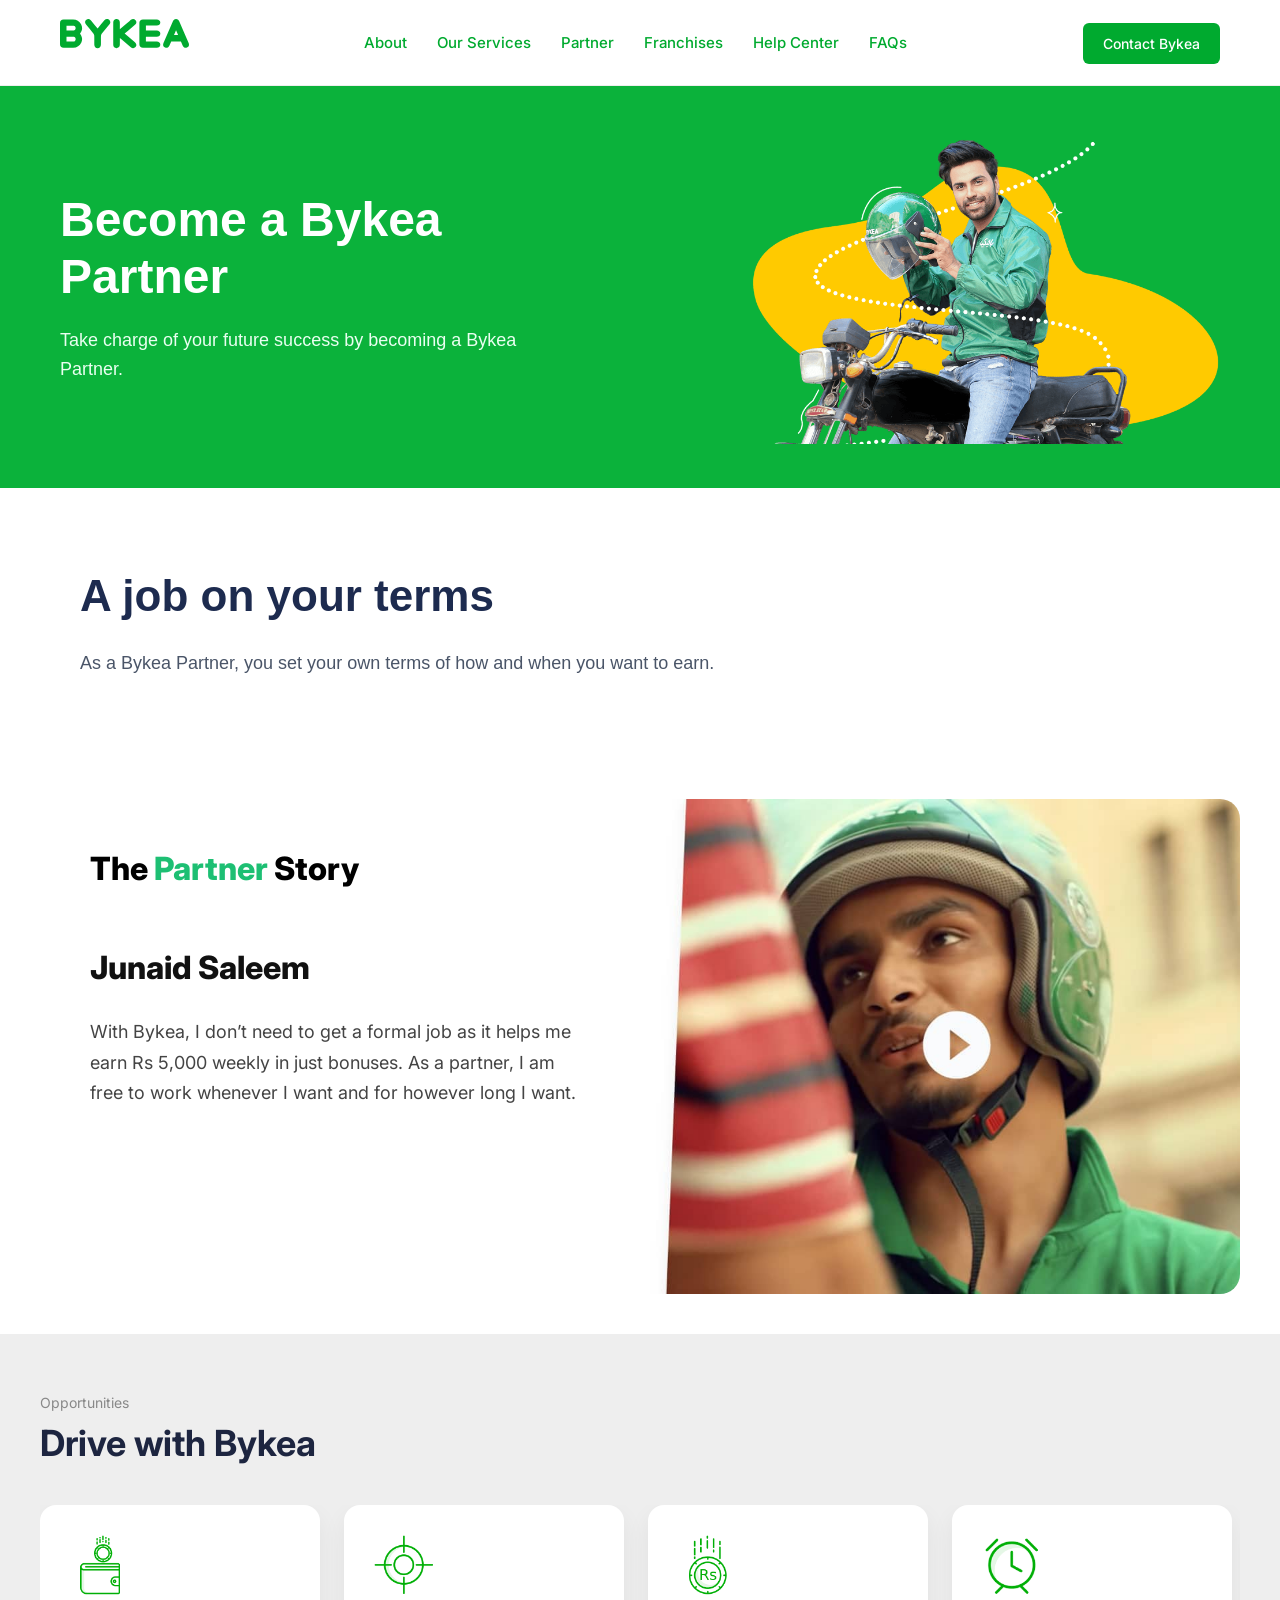
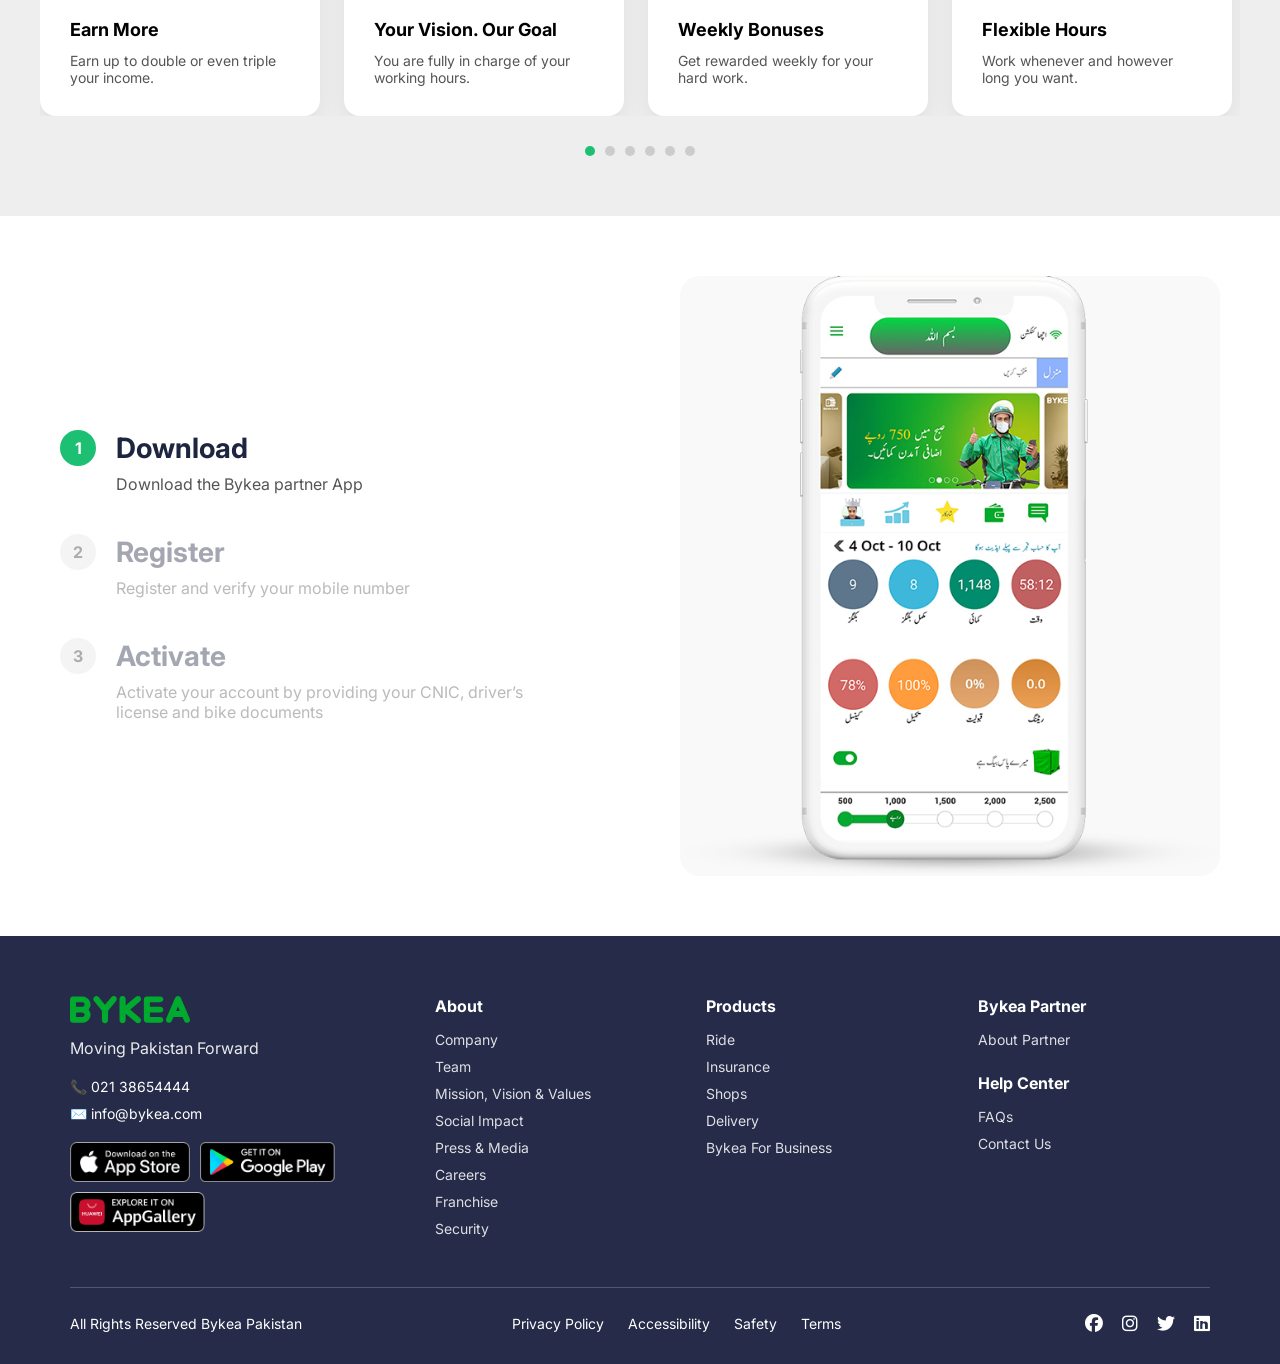
==== partner.html @ 3f656ba9 "Assignment Completed" ====
<!DOCTYPE html>
<html lang="en">
<head>
<meta charset="UTF-8">
<meta name="viewport" content="width=device-width, initial-scale=1.0">
<title>Bykea | Partner</title>

<!-- Google Font -->
<link href="https://fonts.googleapis.com/css2?family=Inter:wght@400;500;600&display=swap" rel="stylesheet">
<link href="https://fonts.googleapis.com/css2?family=Poppins:wght@400;500;600&display=swap" rel="stylesheet">
<!-- Font Awesome -->
<link rel="stylesheet" href="https://cdnjs.cloudflare.com/ajax/libs/font-awesome/6.5.0/css/all.min.css">
<link rel="icon" type="image/svg+xml" href="./assets/cropped-fav-icon-1-32x32.png">

<style>
/* RESET */
* {
  margin: 0;
  padding: 0;
  box-sizing: border-box;
  font-family: 'Inter', sans-serif;
}

body {
  background-color: #ffffff;
  width: 100%;
  overflow-x: hidden;
}

/* NAVBAR */
.navbar {
  width: 100%;
  position: sticky;
  top: 0;
  background: #fff;
  border-bottom: 1px solid #eee;
  z-index: 1000;
}

.nav-container {
  max-width: 1200px;
  margin: auto;
  padding: 18px 20px;
  display: flex;
  align-items: center;
  justify-content: space-between;
}

/* Logo */
.logo a img {
  height: 30px;
}

/* Navigation Menu */
.nav-menu ul {
  list-style: none;
  display: flex;
  gap: 30px;
  margin: 0;
  padding: 0;
}

.nav-menu ul li {
  font-size: 15px;
  font-weight: 500;
}

/* Link Styling */
.nav-menu ul li a {
  text-decoration: none;
  color: #00aa2f;
  transition: opacity 0.3s, color 0.3s;
}

.nav-menu ul li a:hover {
  opacity: 0.7;
  color: #008d45;
}

/* Contact Button */
.nav-btn a {
  background: #00aa2f;
  color: #fff;
  padding: 12px 20px;
  border-radius: 6px;
  font-size: 14px;
  text-decoration: none;
  font-weight: 500;
  transition: background 0.3s;
}

.nav-btn a:hover {
  background: #008d45;
}

/* Mobile Menu Icon */
.menu-toggle {
  display: none;
  font-size: 24px;
  cursor: pointer;
  color: #00aa2f;
}

/* *****************************
   Responsive Navbar (tablet/mobile)
   ***************************** */
@media (max-width: 992px) {
  .nav-menu {
    position: absolute;
    top: 70px;
    left: 0;
    width: 100%;
    background: #fff;
    display: none;
    padding: 20px 0;
    border-top: 1px solid #eee;
    text-align: center;
    z-index: 999;
  }

  .nav-menu.active {
    display: block;
  }

  .nav-menu ul {
    flex-direction: column;
    gap: 20px;
  }

  .nav-menu ul li a {
    display: block;
    padding: 10px 0;
  }

  .nav-btn {
    display: none;
  }

  .menu-toggle {
    display: block;
  }
}





/* Bykea Hero Section */
.bykea-section {
  background-color: #0bb23b;
  padding: 40px 60px;
}

.bykea-container {
  max-width: 1200px;
  margin: auto;
  display: flex;
  align-items: center;
  justify-content: space-between;
  gap: 50px;
  flex-wrap: wrap;
}

.bykea-content {
  flex: 1;
  min-width: 280px;
}

.bykea-content h1 {
  font-size: 48px;
  line-height: 1.2;
  color: #ffffff;
  margin-bottom: 20px;
  font-family: Arial, Helvetica, sans-serif;
  font-weight: 700;
}

.bykea-content p {
  font-size: 18px;
  line-height: 1.6;
  color: #eafff1;
  max-width: 520px;
  font-family: Arial, Helvetica, sans-serif;
}

.bykea-image {
  flex: 1;
  min-width: 280px;
  text-align: right;
}

.bykea-image img {
  max-width: 100%;
  height: auto;
}

/* Bykea Info Section */
.bykea-info-section {
  background-color: #ffffff;
  padding: 80px 80px;
}

.bykea-info-container {
  max-width: 900px;
}

.bykea-info-heading {
  font-size: 44px;
  line-height: 1.25;
  color: #1d2b4f;
  font-family: Arial, Helvetica, sans-serif;
  font-weight: 700;
  margin-bottom: 25px;
}

.bykea-info-text {
  font-size: 18px;
  line-height: 1.7;
  color: #4a5568;
  font-family: Arial, Helvetica, sans-serif;
  max-width: 760px;
}

/* Partner Section */
.partner-section {
  padding: 40px 20px;
}

.partner-container {
  max-width: 1200px;
  margin: auto;
  background: #ffffff;
  border-radius: 20px;
  overflow: hidden;
  display: flex;
  flex-wrap: wrap;
}

.partner-content {
  flex: 1 1 50%;
  padding: 50px;
}

.subtitle {
  font-size: 32px;
  font-weight: 800;
  color: black;
  margin-bottom: 60px;
}

.subtitle span {
  color: #1dbf73;
}

.name {
  font-size: 32px;
  font-weight: 800;
  margin-bottom: 30px;
  color: #111;
}

.description {
  font-size: 18px;
  line-height: 1.7;
  color: #444;
}

.partner-image {
  flex: 1 1 50%;
  position: relative;
  min-height: 300px;
}

.partner-image img {
  width: 100%;
  height: 100%;
  object-fit: cover;
  display: block;
}

/* Opportunities / Slider Section */
.opportunity {
  padding: 60px 20px;
}

/* =========================
   BYKEA STEPS FIXED SECTION
========================== */
.bykea-steps-container {
  max-width: 1200px;
  margin: auto;
  display: flex;
  align-items: center;
  gap: 80px;
  padding: 60px 20px;
  flex-wrap: wrap;
}

/* LEFT: Steps */
.steps-left {
  flex: 1;
  display: flex;
  flex-direction: column;
  gap: 40px;
}

.step {
  cursor: pointer;
  opacity: 0.4;
  transition: opacity 0.3s ease;
}

.step.active {
  opacity: 1;
}

.step-head {
  display: flex;
  align-items: center;
  gap: 20px;
}

.circle {
  width: 36px;
  height: 36px;
  border-radius: 50%;
  background: #e6e6e6;
  color: #333;
  display: flex;
  align-items: center;
  justify-content: center;
  font-weight: bold;
  flex-shrink: 0;
  transition: background 0.3s ease, color 0.3s ease;
}

.step.active .circle {
  background: #1dbf73;
  color: #fff;
}

.step h3 {
  font-size: 28px;
  color: #1d2540;
}

.step p {
  margin-left: 56px;
  margin-top: 8px;
  font-size: 16px;
  color: #555;
  max-width: 420px;
}

/* RIGHT: Image */
.steps-right {
  flex: 1;
  display: flex;
  justify-content: center;
  align-items: center;
  width: 340px;
  height: 600px;
  overflow: hidden;
  background: #f9f9f9;
  position: relative;
  border-radius: 20px;
}

.steps-right img {
  position: absolute;
  top: 50%;
  left: 50%;
  width: 100%;
  height: 100%;
  object-fit: contain;
  transform: translate(-50%, -50%);
  transition: opacity 0.3s ease;
}

/* RESPONSIVE */
@media (max-width: 992px) {
  .bykea-steps-container {
    gap: 50px;
  }

  .step h3 {
    font-size: 24px;
  }

  .step p {
    margin-left: 50px;
    font-size: 15px;
  }
}

@media (max-width: 768px) {
  .bykea-steps-container {
    flex-direction: column;
    align-items: center;
    gap: 40px;
  }

  .steps-left {
    margin-top: 0;
    align-items: center;
  }

  .step p {
    margin-left: 0;
    text-align: center;
    max-width: 300px;
  }

  .steps-right {
    width: 80%;
    height: auto;
  }

  .steps-right img {
    position: relative;
    top: auto;
    left: auto;
    transform: none;
    width: 100%;
    height: auto;
  }
}

@media (max-width: 480px) {
  .step h3 {
    font-size: 20px;
  }

  .step p {
    font-size: 14px;
  }
}

/* SECTION */
.opportunity {
  padding: 60px 20px;
  background-color: #eee;
}

.container {
  max-width: 1200px;
  margin: auto;
}

.small-title {
  color: #888;
  font-size: 14px;
}

.main-title {
  font-size: 36px;
  margin: 10px 0 40px;
  color: #1d2540;
}

/* SLIDER */
.slider-wrapper {
  position: relative;
}

.slider-container {
  overflow: hidden;
}

.slider {
  display: flex;
  gap: 24px;
  transition: transform 0.6s ease;
}

/* CARD */
.card {
  min-width: 280px;
  background: #fff;
  border-radius: 16px;
  padding: 30px;
  box-shadow: 0 10px 25px rgba(0,0,0,0.06);
}

.card img {
  width: 60px;
  margin-bottom: 20px;
}

.card h3 {
  font-size: 18px;
  margin-bottom: 12px;
}

.card p {
  font-size: 14px;
  color: #555;
}

/* NAV */
.nav {
  position: absolute;
  top: 45%;
  transform: translateY(-50%);
  background: #1dbf73;
  color: white;
  border: none;
  width: 42px;
  height: 42px;
  border-radius: 50%;
  font-size: 22px;
  cursor: pointer;
  z-index: 5;
}

.prev { left: -10px; }
.next { right: -10px; }

/* DOTS */
.dots {
  display: flex;
  justify-content: center;
  gap: 10px;
  margin-top: 30px;
}

.dot {
  width: 10px;
  height: 10px;
  background: #ccc;
  border-radius: 50%;
  cursor: pointer;
}

.dot.active {
  background: #1dbf73;
}

/* RESPONSIVE */
@media (max-width: 768px) {
  .card {
    min-width: 85%;
  }
}




    .footer {
  background: #252b48;
  color: #ffffff;
  padding: 60px 70px 30px;
}

.footer-top {
  display: grid;
  grid-template-columns: 1.4fr 1fr 1fr 1fr;
  gap: 40px;
  border-bottom: 1px solid rgba(255,255,255,0.2);
  padding-bottom: 40px;
}

.logo {
  font-size: 32px;
  font-weight: 800;
  margin-bottom: 10px;
}

.tagline {
  margin-bottom: 20px;
  opacity: 0.9;
}

.contact {
  margin-bottom: 10px;
  font-size: 14px;
}

.app-buttons {
  display: flex;
  gap: 10px;
  margin-top: 20px;
  flex-wrap: wrap; /* ✅ IMPORTANT */
}


.app-buttons img {
  height: 40px;
  max-width: 100%;
  object-fit: contain;
}


.footer-col h4 {
  font-size: 16px;
  margin-bottom: 15px;
}

.footer-col ul {
  list-style: none;
}

.footer-col ul li {
  font-size: 14px;
  margin-bottom: 10px;
  opacity: 0.85;
  cursor: pointer;
}

.footer-col ul li:hover {
  opacity: 1;
}

.mt {
  margin-top: 25px;
}

.footer-bottom {
  display: flex;
  justify-content: space-between;
  align-items: center;
  padding-top: 25px;
  font-size: 14px;
  flex-wrap: wrap;
  gap: 20px;
}

.footer-links span {
  margin-right: 20px;
  cursor: pointer;
}

.social span {
  margin-left: 15px;
  cursor: pointer;
  font-size: 18px;
}

/* Responsive */
@media (max-width: 900px) {
  .footer-top {
    grid-template-columns: 1fr 1fr;
  }
}

@media (max-width: 600px) {
  .footer-top {
    grid-template-columns: 1fr;
  }

  .footer {
    padding: 40px 30px;
  }
}

</style>
</head>
<body>

<!-- NAVBAR -->
<header class="navbar">
  <div class="nav-container">

    <!-- Logo -->
    <div class="logo">
      <a href="index.html">
        <img src="./assets/Bykea_logo.svg" alt="Bykea Logo">
      </a>
    </div>

    <!-- Navigation Menu -->
    <nav class="nav-menu">
      <ul>
        <li><a href="./about.html">About</a></li>
        <li><a href="./services.html">Our Services</a></li>
        <li><a href="partner.html">Partner</a></li>
        <li><a href="./franchise.html">Franchises</a></li>
        <li><a href="./contact.html">Help Center</a></li>
        <li><a href="./faq.html">FAQs</a></li>
      </ul>
    </nav>

    <!-- Contact Button -->
    <div class="nav-btn">
      <a href="./contact.html">Contact Bykea</a>
    </div>

    <!-- Mobile Menu Toggle -->
    <div class="menu-toggle" onclick="toggleMenu()">☰</div>

  </div>
</header>

<!-- Hero Section -->
<section class="bykea-section">
  <div class="bykea-container">
    <div class="bykea-content">
      <h1>Become a Bykea Partner</h1>
      <p>Take charge of your future success by becoming a Bykea Partner.</p>
    </div>
    <div class="bykea-image">
      <img src="./assets/partner-img1.png" alt="Bykea Services">
    </div>
  </div>
</section>

<!-- Info Section -->
<section class="bykea-info-section">
  <div class="bykea-info-container">
    <h2 class="bykea-info-heading">A job on your terms</h2>
    <p class="bykea-info-text">As a Bykea Partner, you set your own terms of how and when you want to earn.</p>
  </div>
</section>

<!-- Partner Section -->
<section class="partner-section">
  <div class="partner-container">
    <div class="partner-content">
      <h5 class="subtitle">The <span>Partner</span> Story</h5>
      <h2 class="name">Junaid Saleem</h2>
      <p class="description">With Bykea, I don’t need to get a formal job as it helps me earn Rs 5,000 weekly in just bonuses. As a partner, I am free to work whenever I want and for however long I want.</p>
    </div>
    <div class="partner-image">
      <img src="./assets/partner-img2.png" alt="Partner Story Image">
    </div>
  </div>
</section>

<section class="opportunity">
  <div class="container">

    <p class="small-title">Opportunities</p>
    <h2 class="main-title">Drive with Bykea</h2>

    <div class="slider-wrapper">

    

      <div class="slider-container">
        <div class="slider" id="slider">

          <div class="card">
            <img src="./assets/partner-img3.png">
            <h3>Earn More</h3>
            <p>Earn up to double or even triple your income.</p>
          </div>

          <div class="card">
            <img src="./assets/partner-img4.png">
            <h3>Your Vision. Our Goal</h3>
            <p>You are fully in charge of your working hours.</p>
          </div>

          <div class="card">
            <img src="./assets/partner-img5.png">
            <h3>Weekly Bonuses</h3>
            <p>Get rewarded weekly for your hard work.</p>
          </div>

          <div class="card">
            <img src="./assets/partner-img6.png">
            <h3>Flexible Hours</h3>
            <p>Work whenever and however long you want.</p>
          </div>



          <div class="card">
            <img src="./assets/partner-img3.png">
            <h3>Earn More</h3>
            <p>Earn up to double or even triple your income.</p>
          </div>

          <div class="card">
            <img src="./assets/partner-img4.png">
            <h3>Your Vision. Our Goal</h3>
            <p>You are fully in charge of your working hours.</p>
          </div>


        </div>
      </div>

      
    </div>

    <!-- DOTS -->
    <div class="dots" id="dots"></div>

  </div>
</section>


<!-- Bykea Steps Section (Fixed) -->
<section class="bykea-steps">
  <div class="bykea-steps-container">

    <!-- LEFT SIDE: Steps -->
    <div class="steps-left">
      <div class="step active" data-img="assets/partner-download-img.png">
        <div class="step-head">
          <span class="circle">1</span>
          <h3>Download</h3>
        </div>
        <p>Download the Bykea partner App</p>
      </div>

      <div class="step" data-img="assets/partner-register-img.png">
        <div class="step-head">
          <span class="circle">2</span>
          <h3>Register</h3>
        </div>
        <p>Register and verify your mobile number</p>
      </div>

      <div class="step" data-img="assets/partner-activate-img.png">
        <div class="step-head">
          <span class="circle">3</span>
          <h3>Activate</h3>
        </div>
        <p>Activate your account by providing your CNIC, driver’s license and bike documents</p>
      </div>
    </div>

    <!-- RIGHT SIDE: Image -->
    <div class="steps-right">
      <img id="phoneImage" src="assets/partner-download-img.png" alt="Bykea App">
    </div>

  </div>
</section>





      <footer class="footer">
  <div class="footer-top">

    <!-- Brand Column -->
    <div class="footer-col brand">
      <img src="./assets/Bykea_logo.svg" alt="Bykea" class="logo">
      <p class="tagline">Moving Pakistan Forward</p>

      <p class="contact">📞 021 38654444</p>
      <p class="contact">✉️ info@bykea.com</p>

      <div class="app-buttons">
        <img src="./assets/icon1.png" alt="App Store">
        <img src="./assets/icon2.png" alt="Google Play">
        <img src="./assets/icon3.png" alt="App Gallery">
      </div>
    </div>

    <!-- About -->
    <div class="footer-col">
      <h4>About</h4>
      <ul>
        <li>Company</li>
        <li>Team</li>
        <li>Mission, Vision & Values</li>
        <li>Social Impact</li>
        <li>Press & Media</li>
        <li>Careers</li>
        <li>Franchise</li>
        <li>Security</li>
      </ul>
    </div>

    <!-- Products -->
    <div class="footer-col">
      <h4>Products</h4>
      <ul>
        <li>Ride</li>
        <li>Insurance</li>
        <li>Shops</li>
        <li>Delivery</li>
        <li>Bykea For Business</li>
      </ul>
    </div>

    <!-- Partner & Help -->
    <div class="footer-col">
      <h4>Bykea Partner</h4>
      <ul>
        <li>About Partner</li>
      </ul>

      <h4 class="mt">Help Center</h4>
      <ul>
        <li>FAQs</li>
        <li>Contact Us</li>
      </ul>
    </div>

  </div>

  <!-- Bottom Bar -->
  <div class="footer-bottom">
    <p>All Rights Reserved Bykea Pakistan</p>

    <div class="footer-links">
      <span>Privacy Policy</span>
      <span>Accessibility</span>
      <span>Safety</span>
      <span>Terms</span>
    </div>

    <div class="social">
      <span><i class="fa-brands fa-facebook"></i></span>
      <span><i class="fa-brands fa-instagram"></i></span>
      <span><i class="fa-brands fa-twitter"></i></span>
      <span><i class="fa-brands fa-linkedin"></i></span>
    </div>
  </div>
</footer>

<script>
/* TOGGLE MOBILE MENU */
function toggleMenu() {
  document.querySelector(".nav-menu").classList.toggle("active");
}

/* BYKEA STEPS JS */
document.addEventListener("DOMContentLoaded", () => {
  const steps = document.querySelectorAll(".step");
  const image = document.getElementById("phoneImage");

  steps.forEach(step => {
    step.addEventListener("click", () => {
      // Remove active class from all
      steps.forEach(s => s.classList.remove("active"));
      // Add active to clicked
      step.classList.add("active");

      // Change image with fade
      image.style.opacity = 0;
      setTimeout(() => {
        image.src = step.dataset.img;
        image.style.opacity = 1;
      }, 150);
    });
  });
});


const slider = document.getElementById("slider");
const cards = document.querySelectorAll(".card");
const dotsContainer = document.getElementById("dots");
const prevBtn = document.getElementById("prev");
const nextBtn = document.getElementById("next");

let index = 0;
const cardWidth = cards[0].offsetWidth + 24; // width + gap
const autoSlideTime = 4000;

// Create dots
cards.forEach((_, i) => {
  const dot = document.createElement("div");
  dot.classList.add("dot");
  if (i === 0) dot.classList.add("active");
  dot.addEventListener("click", () => moveToSlide(i));
  dotsContainer.appendChild(dot);
});
const dots = document.querySelectorAll(".dot");

function updateSlider() {
  slider.style.transform = `translateX(-${index * cardWidth}px)`;
  dots.forEach(dot => dot.classList.remove("active"));
  if(dots[index]) dots[index].classList.add("active");
}

function moveToSlide(i) {
  index = i;
  updateSlider();
  resetAutoSlide();
}

function nextSlide() {
  index++;
  if (index >= cards.length) index = 0;
  updateSlider();
}

function prevSlide() {
  index--;
  if (index < 0) index = cards.length - 1;
  updateSlider();
}

// Auto slide
let autoSlide = setInterval(nextSlide, autoSlideTime);
function resetAutoSlide() {
  clearInterval(autoSlide);
  autoSlide = setInterval(nextSlide, autoSlideTime);
}

nextBtn.addEventListener("click", () => { nextSlide(); resetAutoSlide(); });
prevBtn.addEventListener("click", () => { prevSlide(); resetAutoSlide(); });
</script>

</body>
</html>
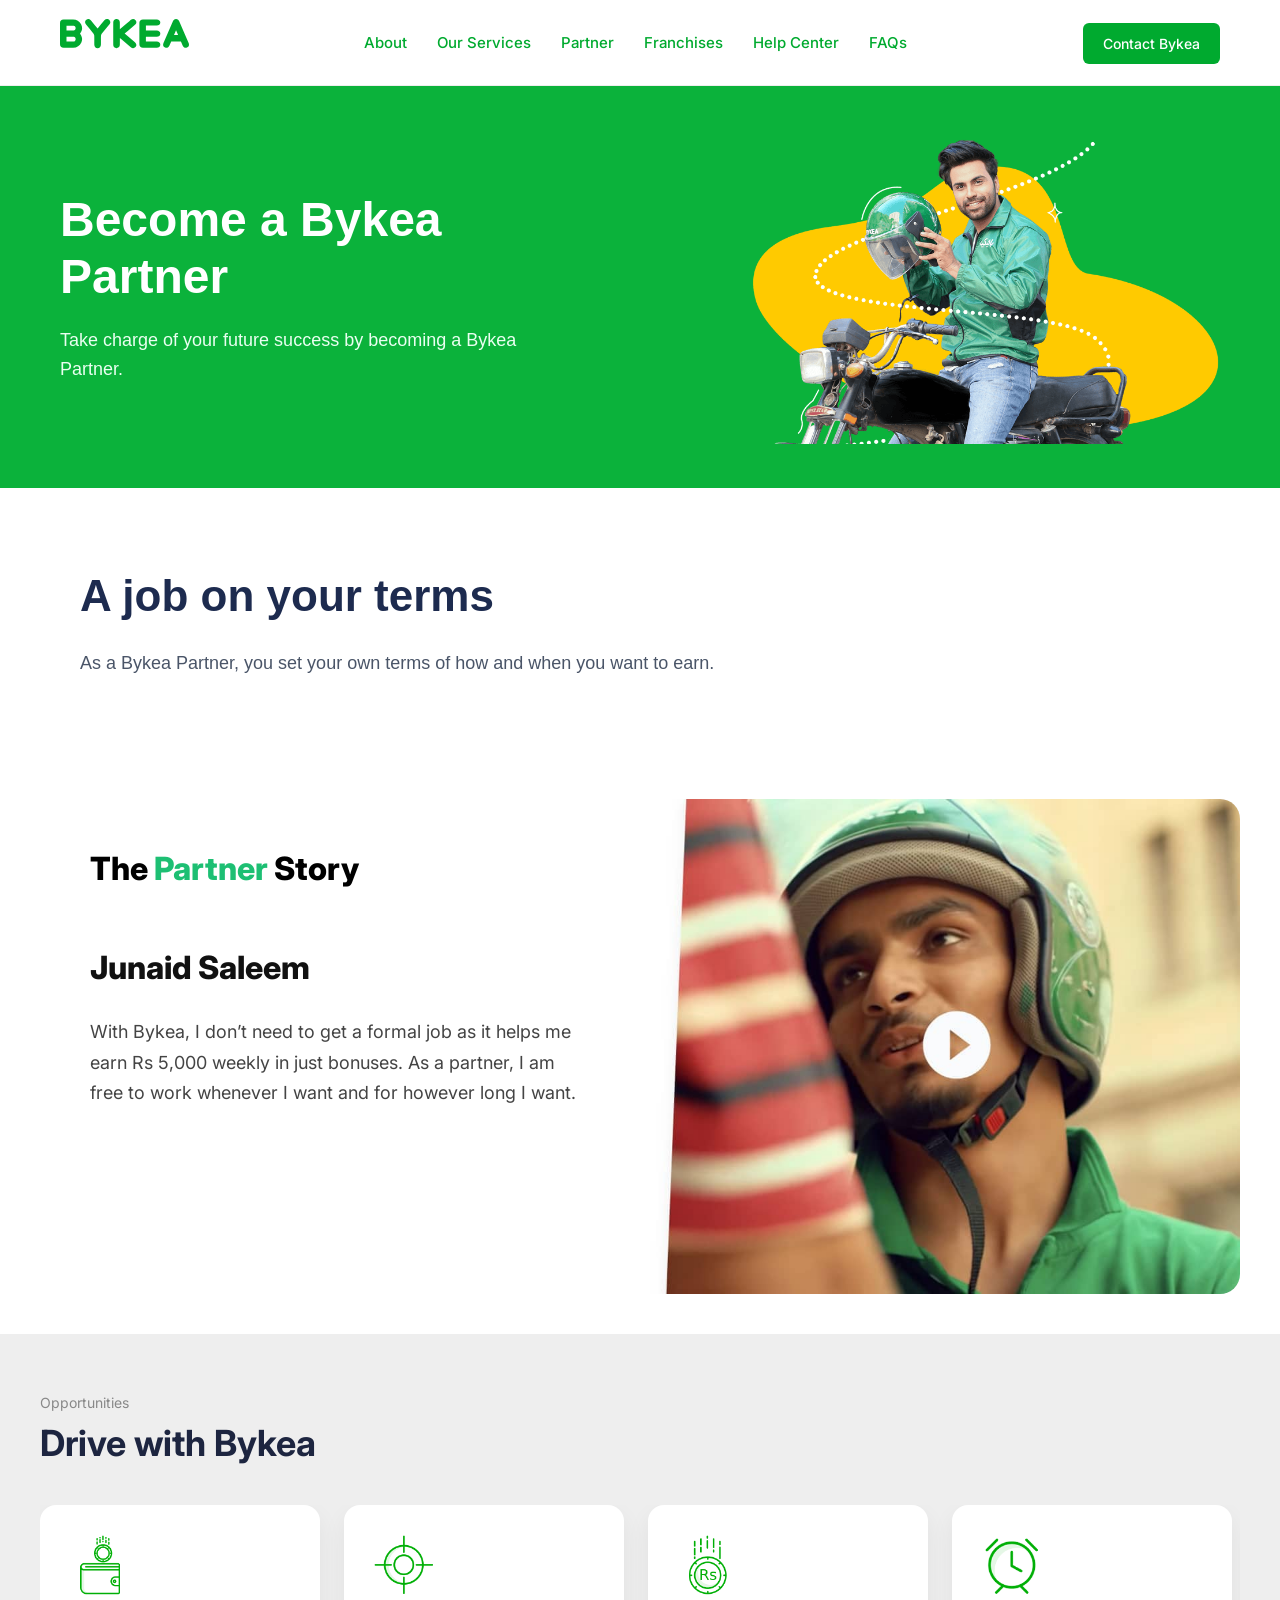
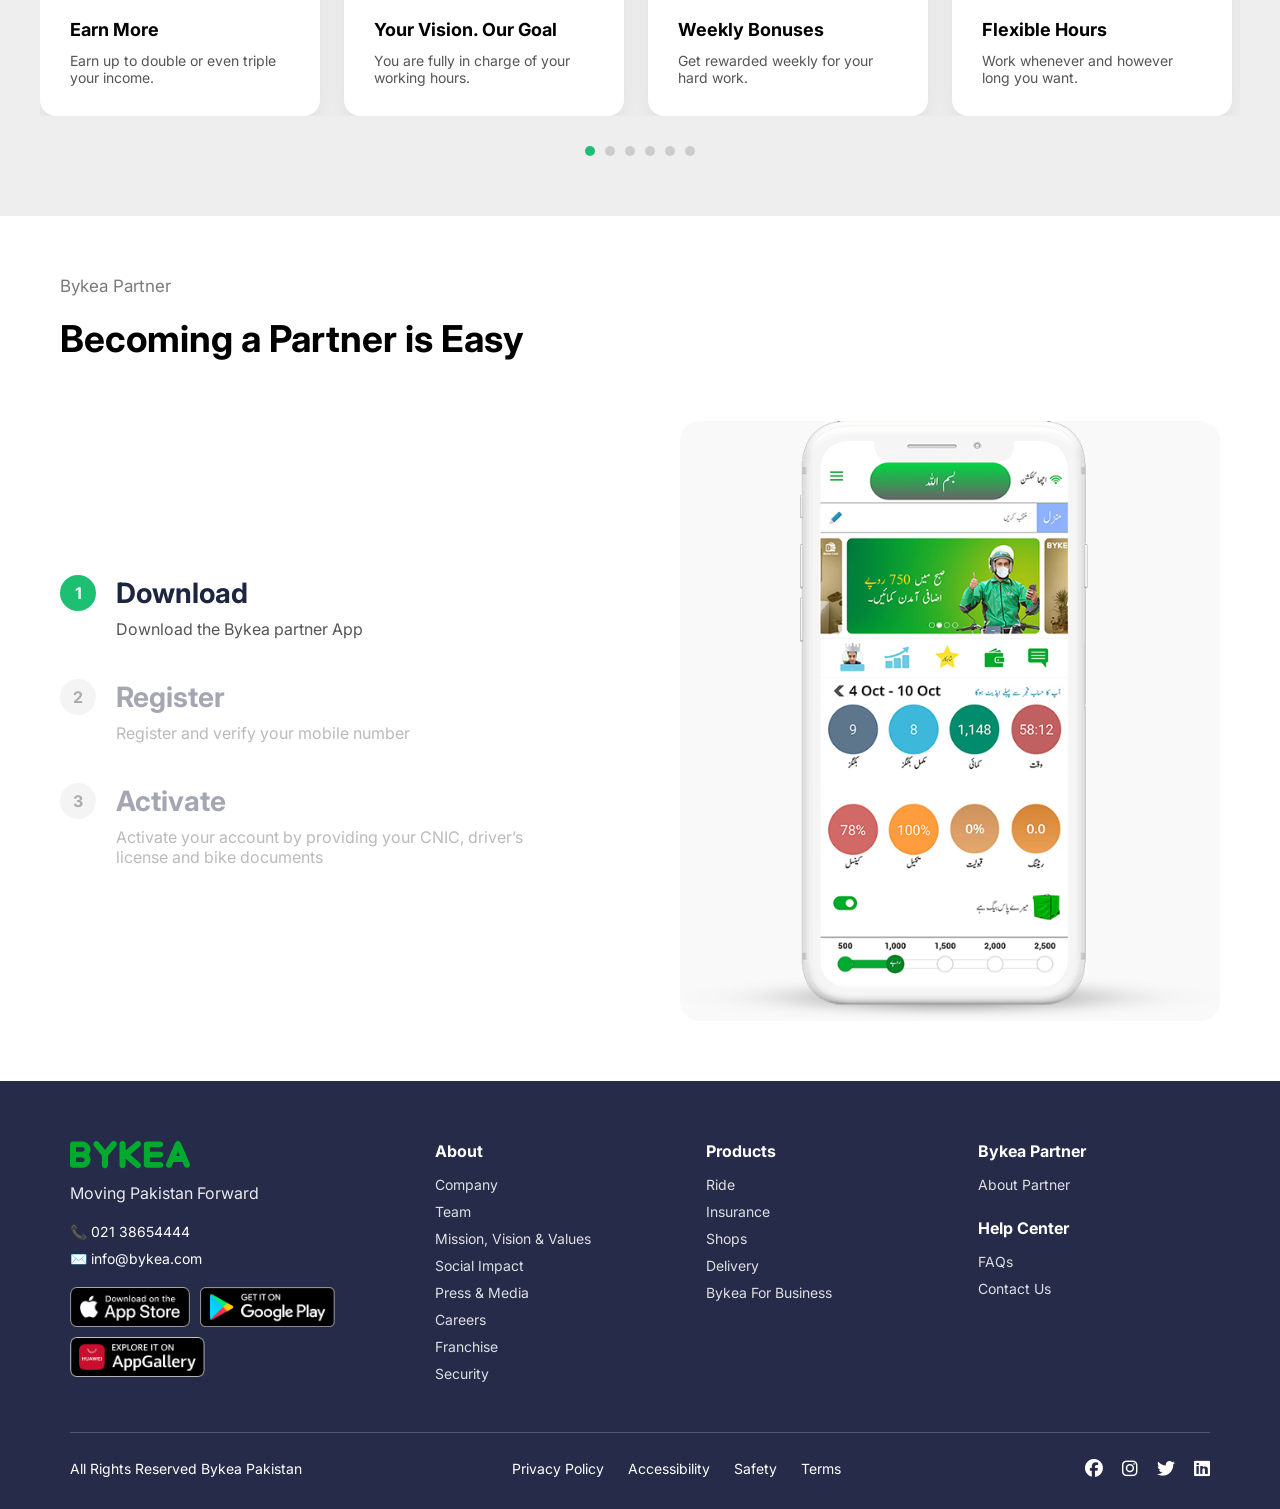
==== commit d9f5e33c: "Assignment Completed" ====
--- a/partner.html
+++ b/partner.html
@@ -283,6 +283,27 @@
   padding: 60px 20px;
 }
 
+
+
+.bykea-partner-easy{
+  max-width: 1160px;
+  width: 100%;
+  margin: 0 auto;
+  margin-bottom: 0;
+}
+.bykea-partner-easy h2{
+  font-size: 37px;
+  margin-top: 20px;
+}
+.bykea-partner-easy p{
+  color: #7a7a7a;
+  font-size: 17px;
+  margin-top: 60px;
+}
+
+
+
+
 /* =========================
    BYKEA STEPS FIXED SECTION
 ========================== */
@@ -791,6 +812,15 @@
 </section>
 
 
+<section>
+    <div class="bykea-partner-easy">
+    <p>Bykea Partner</p>
+<h2>Becoming a Partner is Easy</h2>
+  </div>
+</section>
+
+
+
 <!-- Bykea Steps Section (Fixed) -->
 <section class="bykea-steps">
   <div class="bykea-steps-container">
